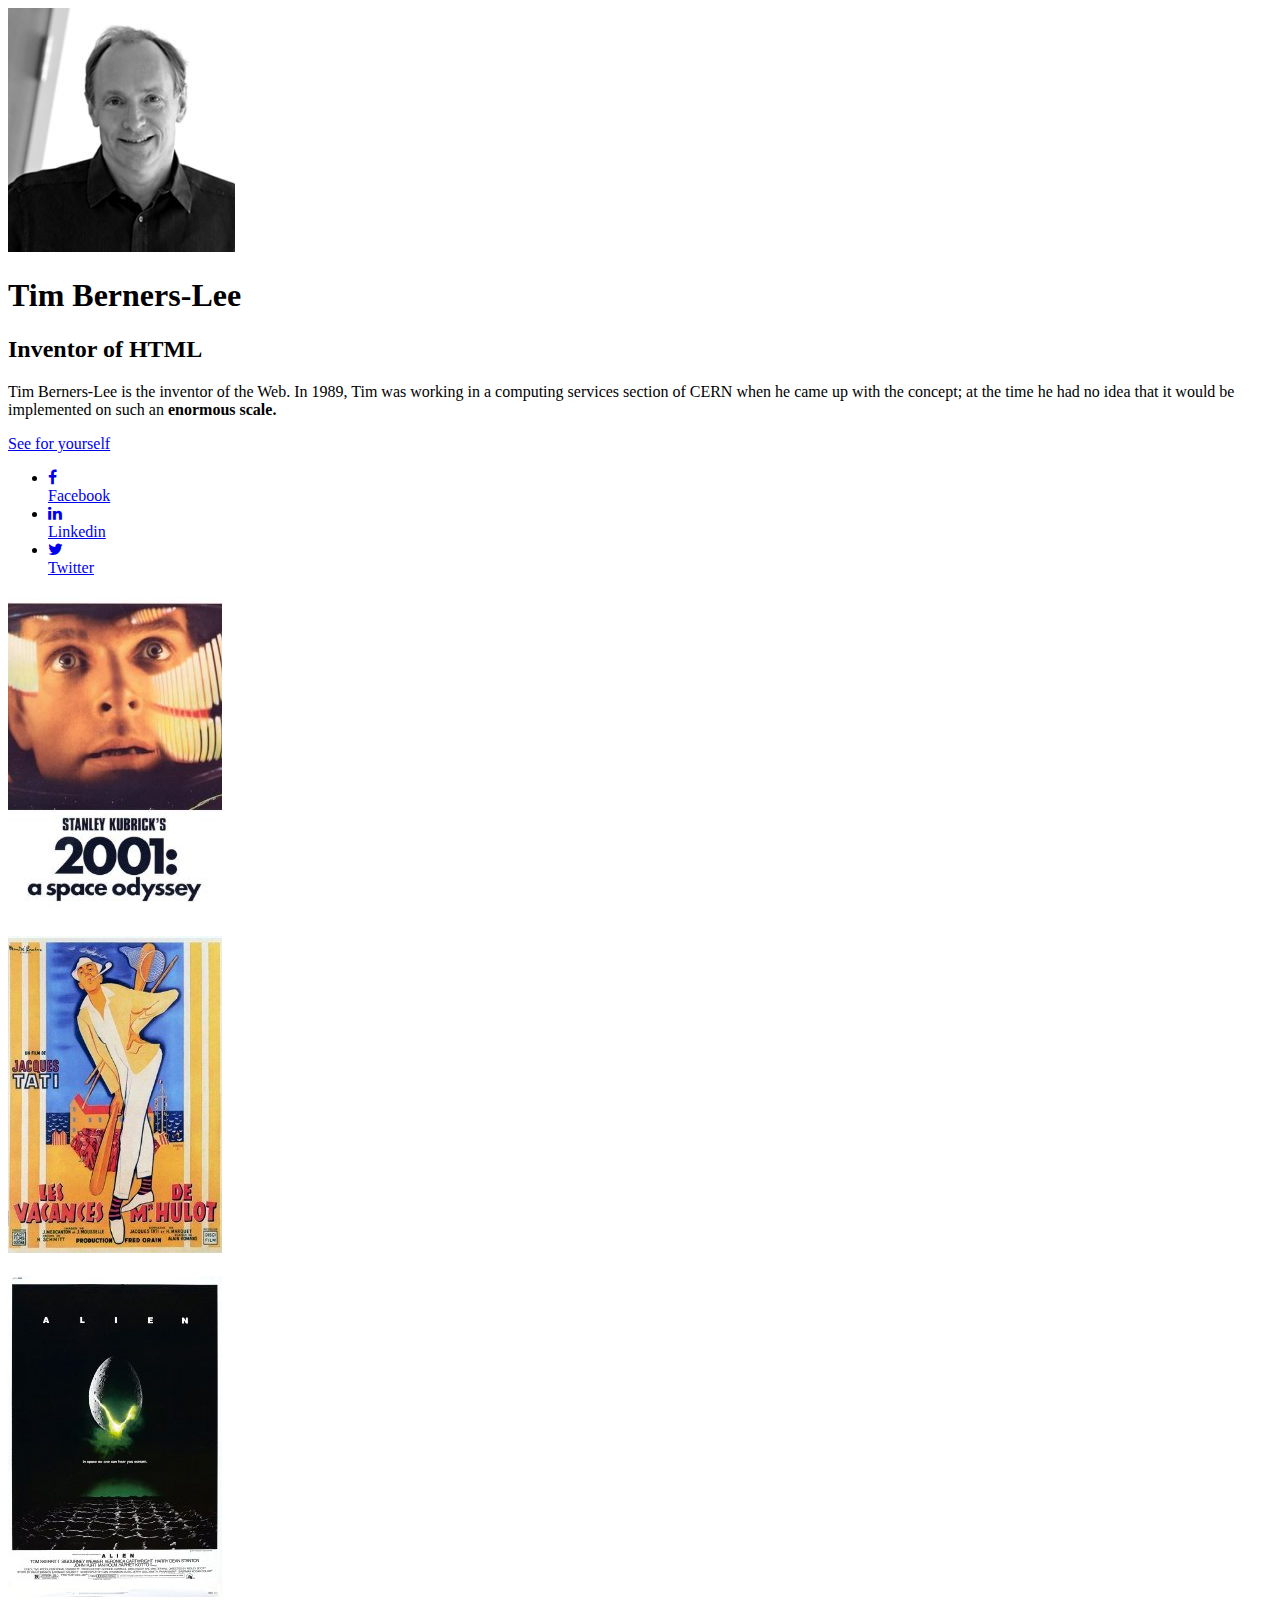
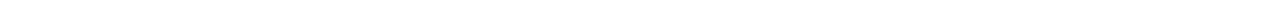
==== index.html @ 9dab7899 "Début intégration HTML - ajout icone Fontfontawesome réussie avec lien vers bibliothèque en ligne da" ====
<!DOCTYPE html>
<html lang="en">
  <head>
    <meta charset="UTF-8">
    <meta name="viewport" content="width=device-width, initial-scale=1.0">
    <meta http-equiv="X-UA-Compatible" content="ie=edge">
    <link rel="stylesheet" href="style.css">
    <link rel="stylesheet" href="https://cdnjs.cloudflare.com/ajax/libs/font-awesome/4.7.0/css/font-awesome.min.css">
    <title>starting-web-developpment</title>
  </head>
  <body>
    <div class="page">
      <section>
        <div><img src="images/Tim_Berner_Lee.jpg" alt="Tim Berner Lee"></div>
        <h1>Tim Berners-Lee</h1>
        <h2>Inventor of HTML</h2>
        <p>Tim Berners-Lee is the inventor of the Web. In 1989, Tim was working in a computing services section of CERN when he came up with the concept; at the time he had no idea that it would be implemented on such an <strong>enormous scale.</strong></p>
        <div class="bouton"><a href="https://fr.wikipedia.org/wiki/Tim_Berners-Lee">See for yourself</a></div>
      </section>
      <section>
        <ul>
          <li><a href="https://fr-fr.facebook.com/tim.berners.lee/"><i class="fa fa-facebook" aria-hidden="true"></i><br/>Facebook</a></li>
          <li><a href="https://www.linkedin.com/pulse/sir-tim-berners-lee-andrew-maltzoff"><i class="fa fa-linkedin" aria-hidden="true"></i><br/>Linkedin</a></li>
          <li><a href="https://twitter.com/timberners_lee"><i class="fa fa-twitter" aria-hidden="true"></i><br/>Twitter</a></li>
        </ul>
      </section>
      <section>
        <h2></h2>
        <div class="film">
          <img src="images/2001.jpg" alt="2001 a space odyssey" class="affiche">
          <h3></h3>
          <p></p>
        </div>
        <div class="film">
          <img src="images/hulot.jpg" alt="Les vacances de Mr Hulot" class="affiche">
          <h3></h3>
          <p></p>
        </div>
        <div class="film">
          <img src="images/alien.jpg" alt="Alien" class="affiche">
          <h3></h3>
          <p></p>
        </div>
      </section>
    </div>
  </body>
</html>
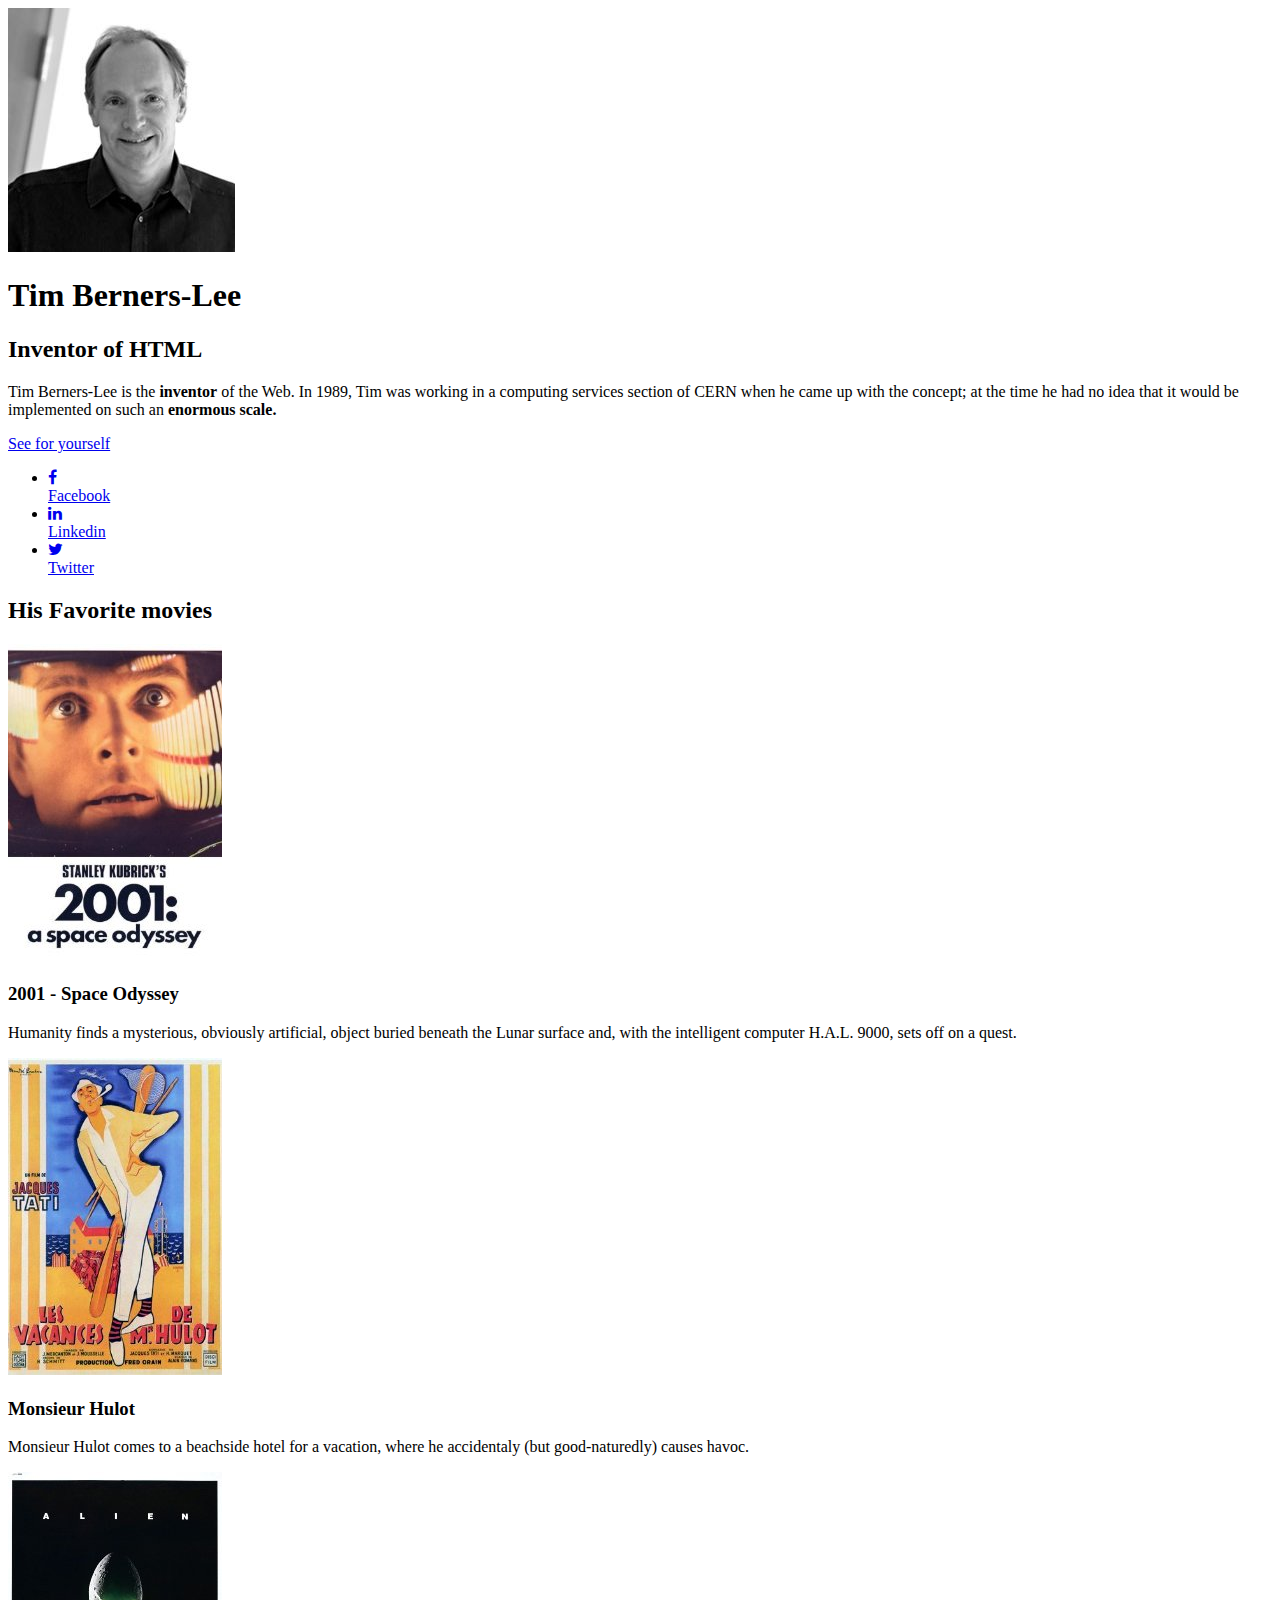
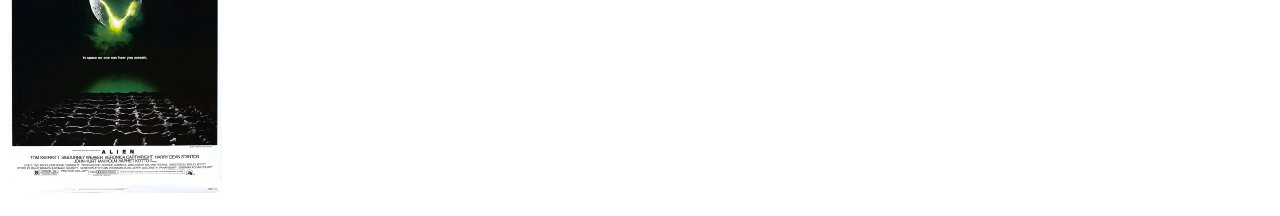
==== commit 430d2a18: "Backup becode pour travailler à la maison" ====
--- a/index.html
+++ b/index.html
@@ -14,7 +14,7 @@
         <div><img src="images/Tim_Berner_Lee.jpg" alt="Tim Berner Lee"></div>
         <h1>Tim Berners-Lee</h1>
         <h2>Inventor of HTML</h2>
-        <p>Tim Berners-Lee is the inventor of the Web. In 1989, Tim was working in a computing services section of CERN when he came up with the concept; at the time he had no idea that it would be implemented on such an <strong>enormous scale.</strong></p>
+        <p>Tim Berners-Lee is the <strong>inventor</strong> of the Web. In 1989, Tim was working in a computing services section of CERN when he came up with the concept; at the time he had no idea that it would be implemented on such an <strong>enormous scale.</strong></p>
         <div class="bouton"><a href="https://fr.wikipedia.org/wiki/Tim_Berners-Lee">See for yourself</a></div>
       </section>
       <section>
@@ -25,16 +25,16 @@
         </ul>
       </section>
       <section>
-        <h2></h2>
+        <h2><span>His</span> Favorite movies</h2>
         <div class="film">
           <img src="images/2001.jpg" alt="2001 a space odyssey" class="affiche">
-          <h3></h3>
-          <p></p>
+          <h3>2001 - Space Odyssey</h3>
+          <p>Humanity finds a mysterious, obviously artificial, object buried beneath the Lunar surface and, with the intelligent computer H.A.L. 9000, sets off on a quest.</p>
         </div>
         <div class="film">
           <img src="images/hulot.jpg" alt="Les vacances de Mr Hulot" class="affiche">
-          <h3></h3>
-          <p></p>
+          <h3>Monsieur Hulot</h3>
+          <p>Monsieur Hulot comes to a beachside hotel for a vacation, where he accidentaly (but good-naturedly) causes havoc.</p>
         </div>
         <div class="film">
           <img src="images/alien.jpg" alt="Alien" class="affiche">
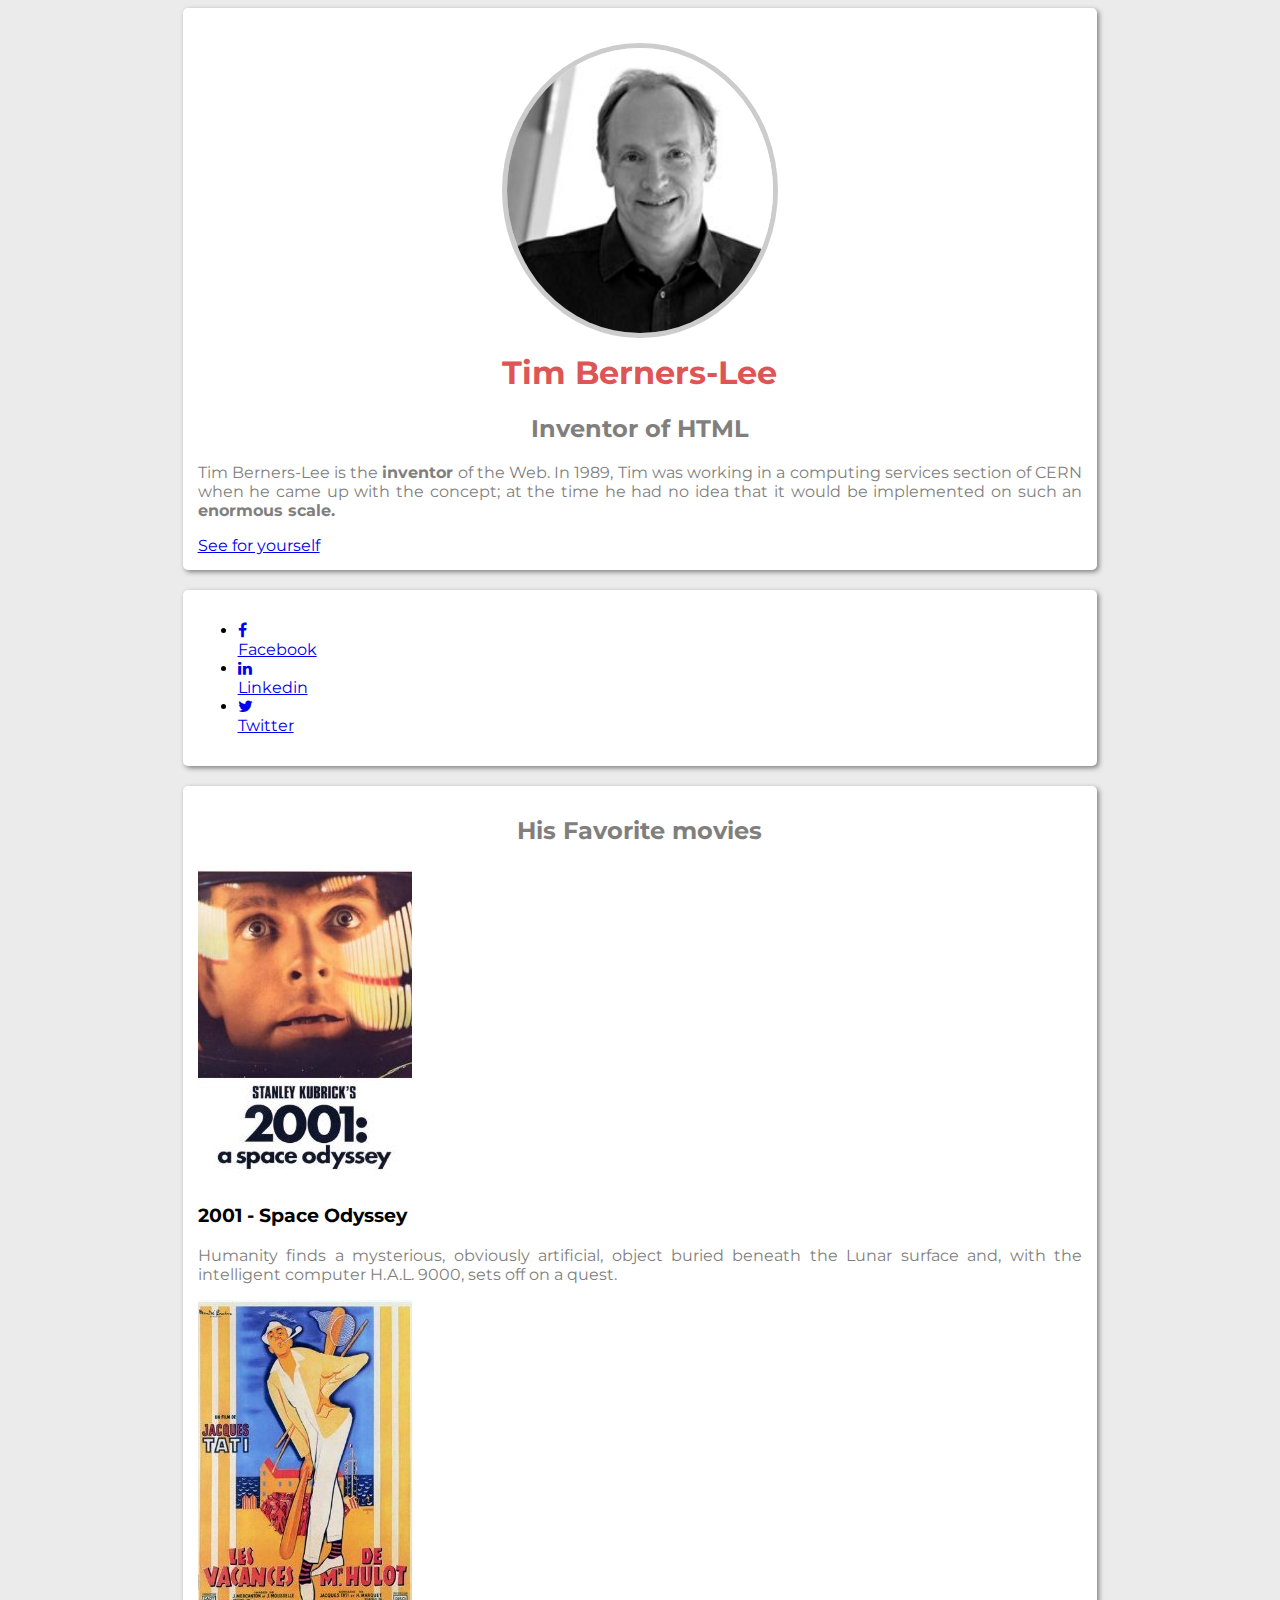
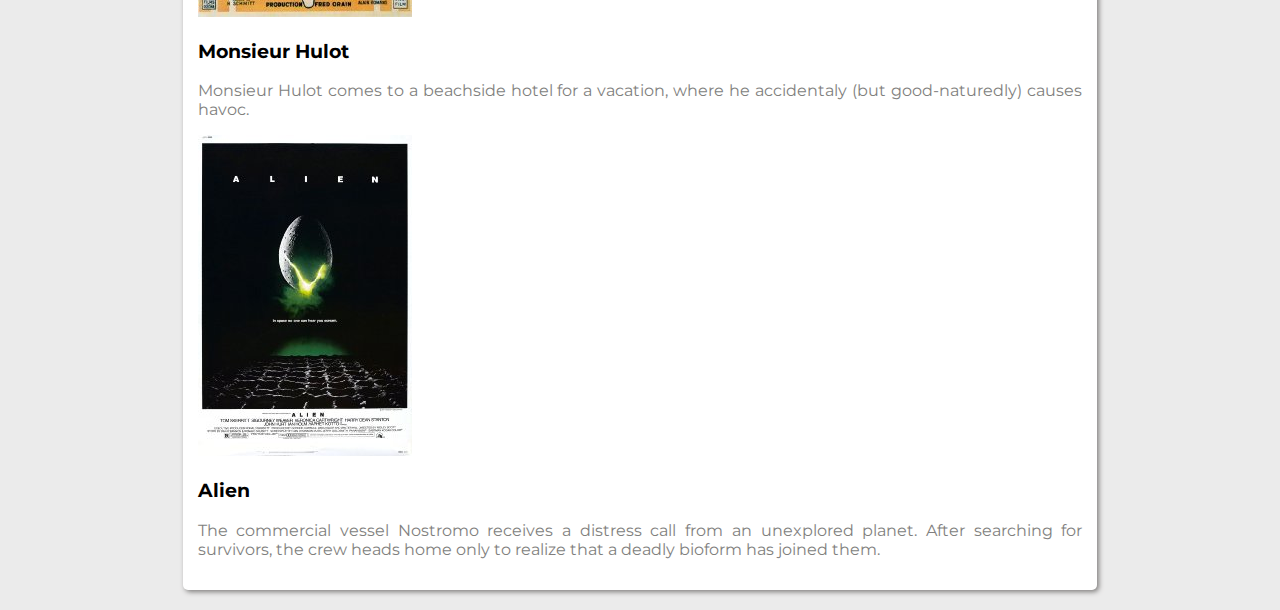
==== commit f819a9a9: "backup intermediaire integration css" ====
--- a/index.html
+++ b/index.html
@@ -6,12 +6,13 @@
     <meta http-equiv="X-UA-Compatible" content="ie=edge">
     <link rel="stylesheet" href="style.css">
     <link rel="stylesheet" href="https://cdnjs.cloudflare.com/ajax/libs/font-awesome/4.7.0/css/font-awesome.min.css">
+    <link rel="stylesheet" href="http://fonts.googleapis.com/css?family=Open+Sans:400,300,700|Montserrat:400,700">
     <title>starting-web-developpment</title>
   </head>
   <body>
     <div class="page">
       <section>
-        <div><img src="images/Tim_Berner_Lee.jpg" alt="Tim Berner Lee"></div>
+        <div><img class="photo_tim" src="images/Tim_Berner_Lee.jpg" alt="Tim Berner Lee"></div>
         <h1>Tim Berners-Lee</h1>
         <h2>Inventor of HTML</h2>
         <p>Tim Berners-Lee is the <strong>inventor</strong> of the Web. In 1989, Tim was working in a computing services section of CERN when he came up with the concept; at the time he had no idea that it would be implemented on such an <strong>enormous scale.</strong></p>
@@ -38,10 +39,7 @@
         </div>
         <div class="film">
           <img src="images/alien.jpg" alt="Alien" class="affiche">
-          <h3></h3>
-          <p></p>
-        </div>
-      </section>
-    </div>
+          <h3>Alien</h3>
+          <p>The commercial vessel Nostromo receives a distress call from an unexplored planet. After searching for survivors, the crew heads home only to realize that a deadly bioform has joined them.</p>
   </body>
 </html>
--- a/style.css
+++ b/style.css
@@ -0,0 +1,56 @@
+body
+{
+  background-color: #ebebeb;
+}
+
+.page
+{
+  /*width: 60%*/
+  margin: auto;
+}
+
+section
+{
+  background-color: #fff;
+  width: 70%;
+  margin: auto;
+  padding: 15px;
+  font-family: 'Montserrat', sans-serif;
+  margin-bottom: 20px;
+  box-shadow: 2px 2px 5px #817f7e;
+  border-radius: 5px;
+}
+
+h1
+{
+  color: #dd5555;
+  text-align: center;
+  margin-top: 15px;
+  font-size: 200;
+}
+
+h2
+{
+  color: #817f7e;
+  text-align: center;
+  margin-top: 15px;
+}
+
+p
+{
+  color: #817f7e;
+  font-size: 1em;
+  text-align: justify;
+}
+
+
+
+.photo_tim
+{
+  display: block;
+  width: 30%;
+  border: #cccccc 5px solid;
+  border-radius: 50%;
+  margin: auto;
+  margin-top:20px;
+}
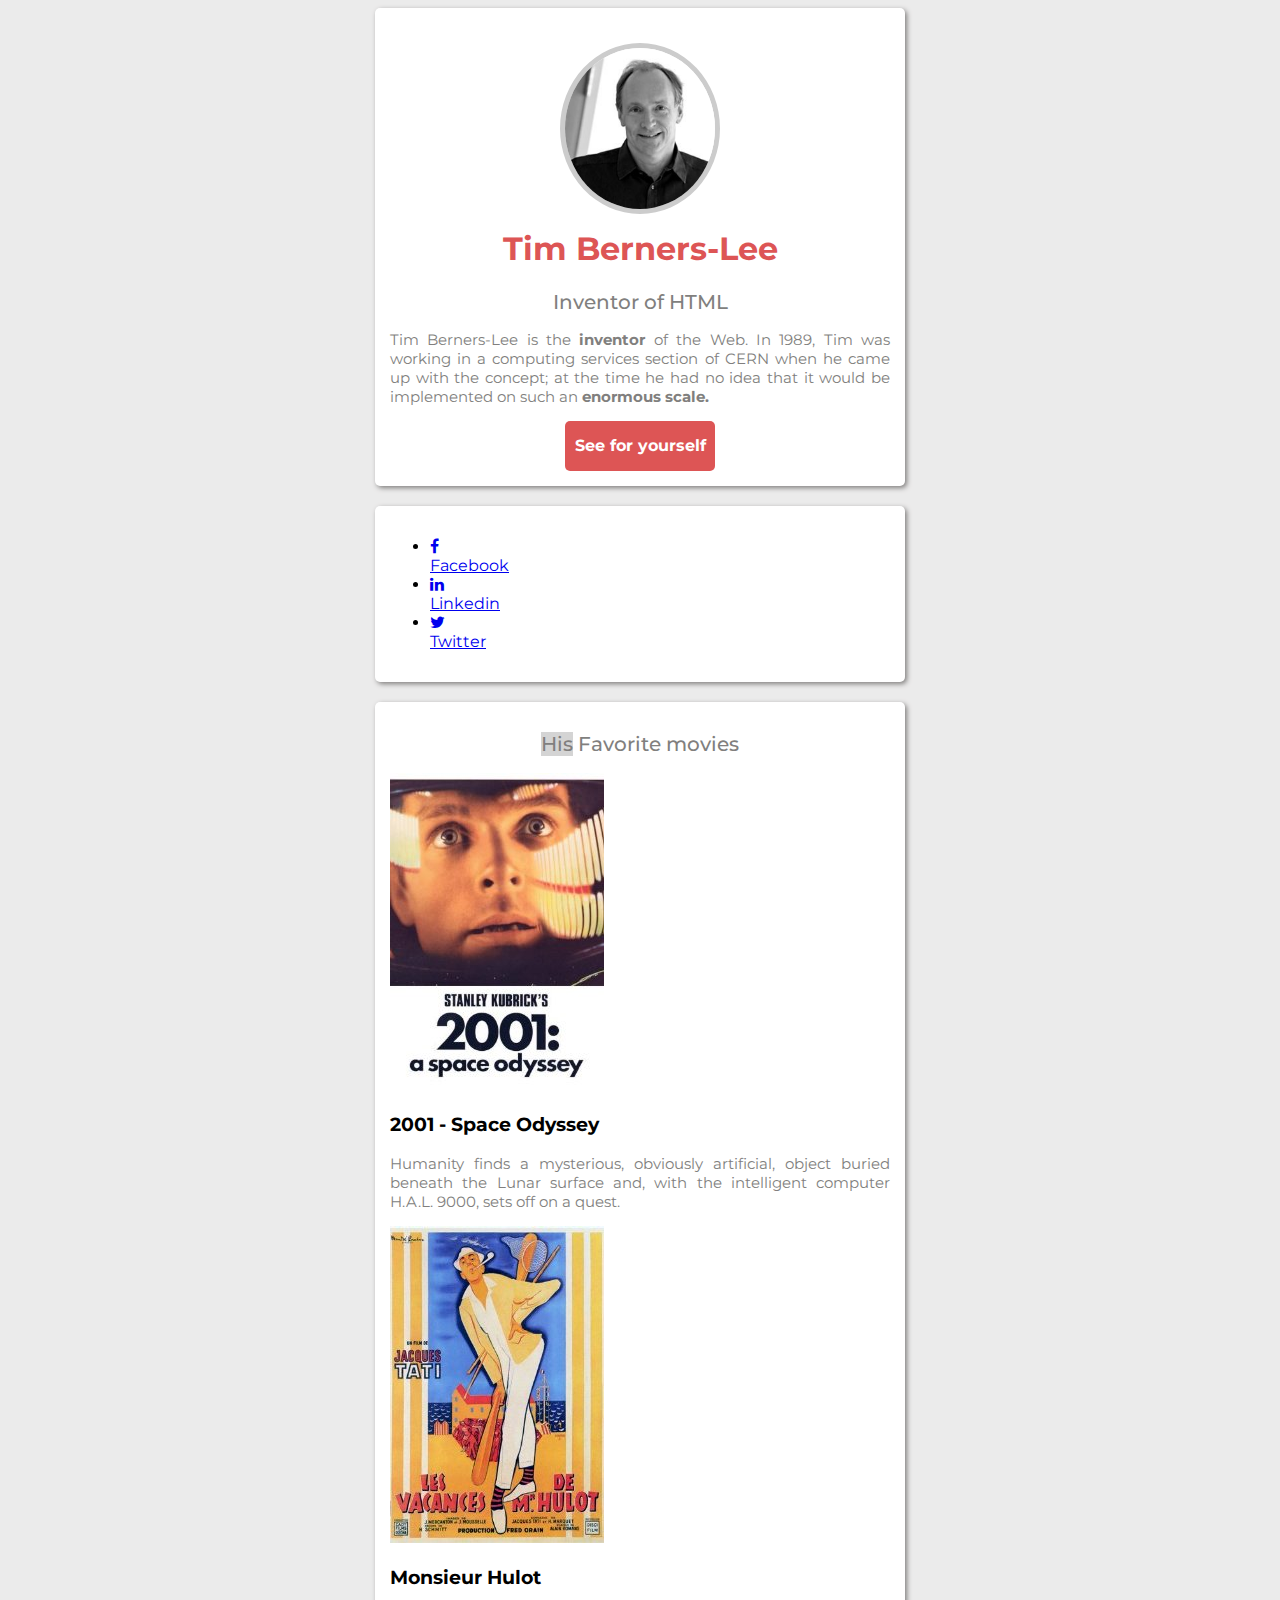
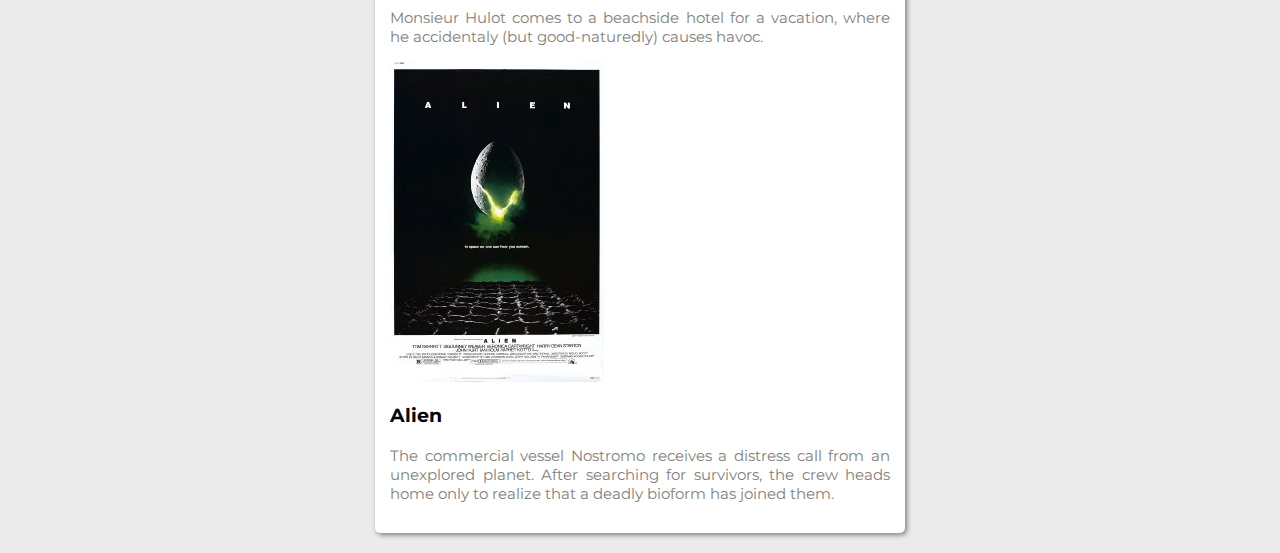
==== commit b8ca23f9: "Section 1 terminée et création div gauche et droite pour la section 3" ====
--- a/index.html
+++ b/index.html
@@ -28,18 +28,33 @@
       <section>
         <h2><span>His</span> Favorite movies</h2>
         <div class="film">
-          <img src="images/2001.jpg" alt="2001 a space odyssey" class="affiche">
-          <h3>2001 - Space Odyssey</h3>
-          <p>Humanity finds a mysterious, obviously artificial, object buried beneath the Lunar surface and, with the intelligent computer H.A.L. 9000, sets off on a quest.</p>
+          <div class="gauche">
+            <img src="images/2001.jpg" alt="2001 a space odyssey" class="affiche">
+          </div>
+          <div class="droite">
+            <h3>2001 - Space Odyssey</h3>
+            <p>Humanity finds a mysterious, obviously artificial, object buried beneath the Lunar surface and, with the intelligent computer H.A.L. 9000, sets off on a quest.</p>
+          </div>
         </div>
         <div class="film">
-          <img src="images/hulot.jpg" alt="Les vacances de Mr Hulot" class="affiche">
-          <h3>Monsieur Hulot</h3>
-          <p>Monsieur Hulot comes to a beachside hotel for a vacation, where he accidentaly (but good-naturedly) causes havoc.</p>
+          <div class="gauche">
+            <img src="images/hulot.jpg" alt="Les vacances de Mr Hulot" class="affiche">
+          </div>
+          <div class="droite">
+            <h3>Monsieur Hulot</h3>
+            <p>Monsieur Hulot comes to a beachside hotel for a vacation, where he accidentaly (but good-naturedly) causes havoc.</p>
+          </div>
         </div>
         <div class="film">
-          <img src="images/alien.jpg" alt="Alien" class="affiche">
-          <h3>Alien</h3>
-          <p>The commercial vessel Nostromo receives a distress call from an unexplored planet. After searching for survivors, the crew heads home only to realize that a deadly bioform has joined them.</p>
+          <div class="gauche">
+            <img src="images/alien.jpg" alt="Alien" class="affiche">
+          </div>
+          <div class="droite">
+            <h3>Alien</h3>
+            <p>The commercial vessel Nostromo receives a distress call from an unexplored planet. After searching for survivors, the crew heads home only to realize that a deadly bioform has joined them.</p>
+          </div>
+        </div>
+      </section>
+    </div>
   </body>
 </html>
--- a/style.css
+++ b/style.css
@@ -5,14 +5,13 @@
 
 .page
 {
-  /*width: 60%*/
   margin: auto;
 }
 
 section
 {
   background-color: #fff;
-  width: 70%;
+  width: 500px;
   margin: auto;
   padding: 15px;
   font-family: 'Montserrat', sans-serif;
@@ -34,6 +33,13 @@
   color: #817f7e;
   text-align: center;
   margin-top: 15px;
+  font-weight: 500;
+  font-size: 20px;
+}
+
+h2 span
+{
+  background-color: #d4d4d4;
 }
 
 p
@@ -41,9 +47,9 @@
   color: #817f7e;
   font-size: 1em;
   text-align: justify;
+  font-weight: 400;
+  font-size: 15px;
 }
-
-
 
 .photo_tim
 {
@@ -54,3 +60,18 @@
   margin: auto;
   margin-top:20px;
 }
+
+.bouton a
+{
+  display: block;
+  margin: auto;
+  width: 30%;
+  height: 50px;
+  background-color: #dd5555;
+  border-radius:5px;
+  line-height: 50px;
+  text-decoration: none;
+  text-align: center;
+  font-weight: 700;
+  color: #fff;
+}
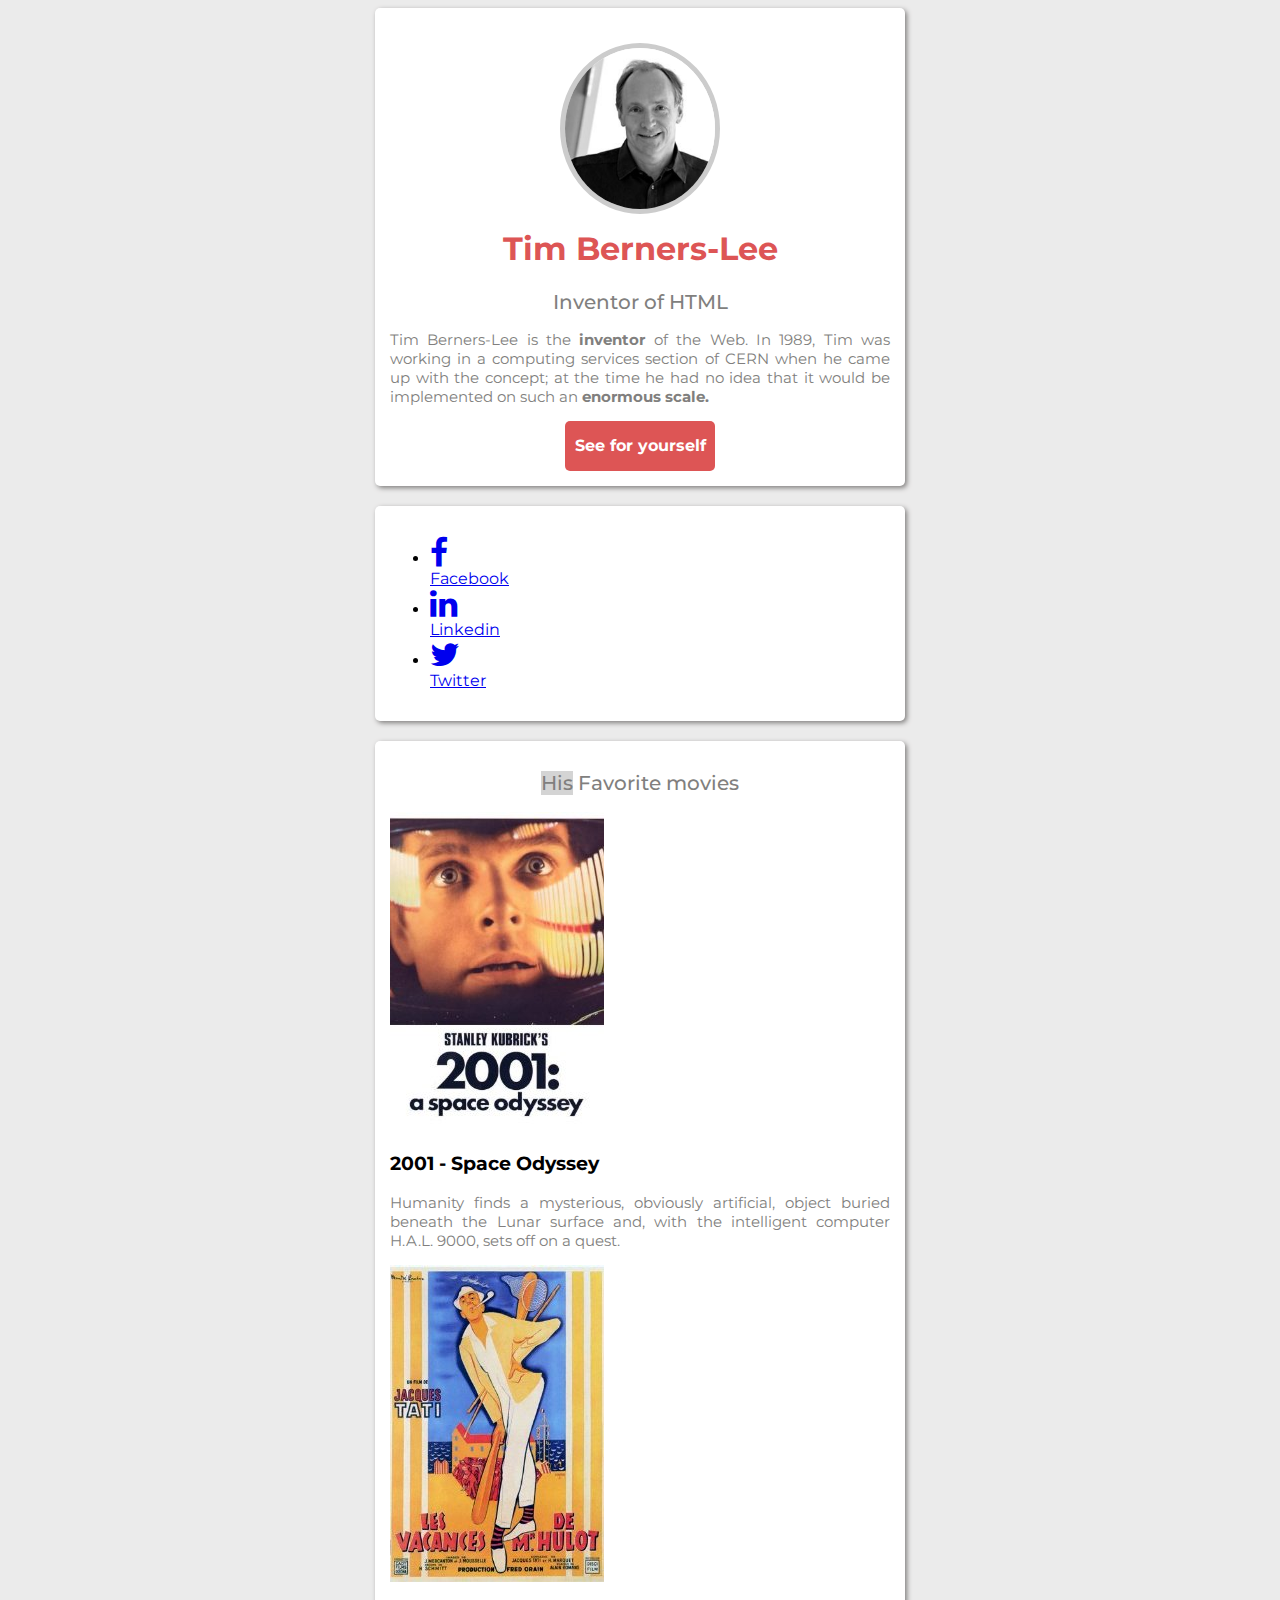
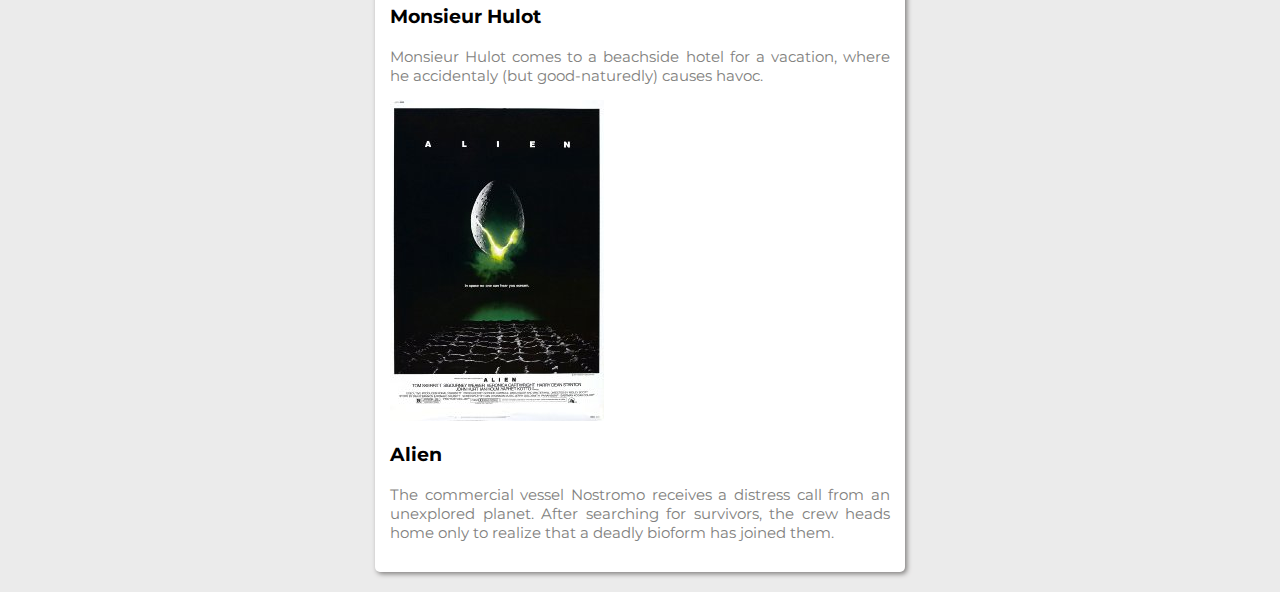
==== commit ea0d3b7e: "ok taille icone - avant essai liste fa et changement couleur" ====
--- a/index.html
+++ b/index.html
@@ -20,9 +20,9 @@
       </section>
       <section>
         <ul>
-          <li><a href="https://fr-fr.facebook.com/tim.berners.lee/"><i class="fa fa-facebook" aria-hidden="true"></i><br/>Facebook</a></li>
-          <li><a href="https://www.linkedin.com/pulse/sir-tim-berners-lee-andrew-maltzoff"><i class="fa fa-linkedin" aria-hidden="true"></i><br/>Linkedin</a></li>
-          <li><a href="https://twitter.com/timberners_lee"><i class="fa fa-twitter" aria-hidden="true"></i><br/>Twitter</a></li>
+          <li><a href="https://fr-fr.facebook.com/tim.berners.lee/"><i class="fa fa-facebook fa-2x" aria-hidden="true"></i><br/>Facebook</a></li>
+          <li><a href="https://www.linkedin.com/pulse/sir-tim-berners-lee-andrew-maltzoff"><i class="fa fa-linkedin fa-2x" aria-hidden="true"></i><br/>Linkedin</a></li>
+          <li><a href="https://twitter.com/timberners_lee"><i class="fa fa-twitter fa-2x" aria-hidden="true"></i><br/>Twitter</a></li>
         </ul>
       </section>
       <section>
--- a/style.css
+++ b/style.css
@@ -75,3 +75,29 @@
   font-weight: 700;
   color: #fff;
 }
+
+ul
+{
+
+}
+
+li
+{
+
+}
+
+.fa fa-facebook
+{
+  color: #817f7e;
+  size: 300%;
+}
+
+.fa fa-linkedin
+{
+  color: #817f7e;
+}
+
+.fa fa-twitter
+{
+  color: #817f7e;
+}
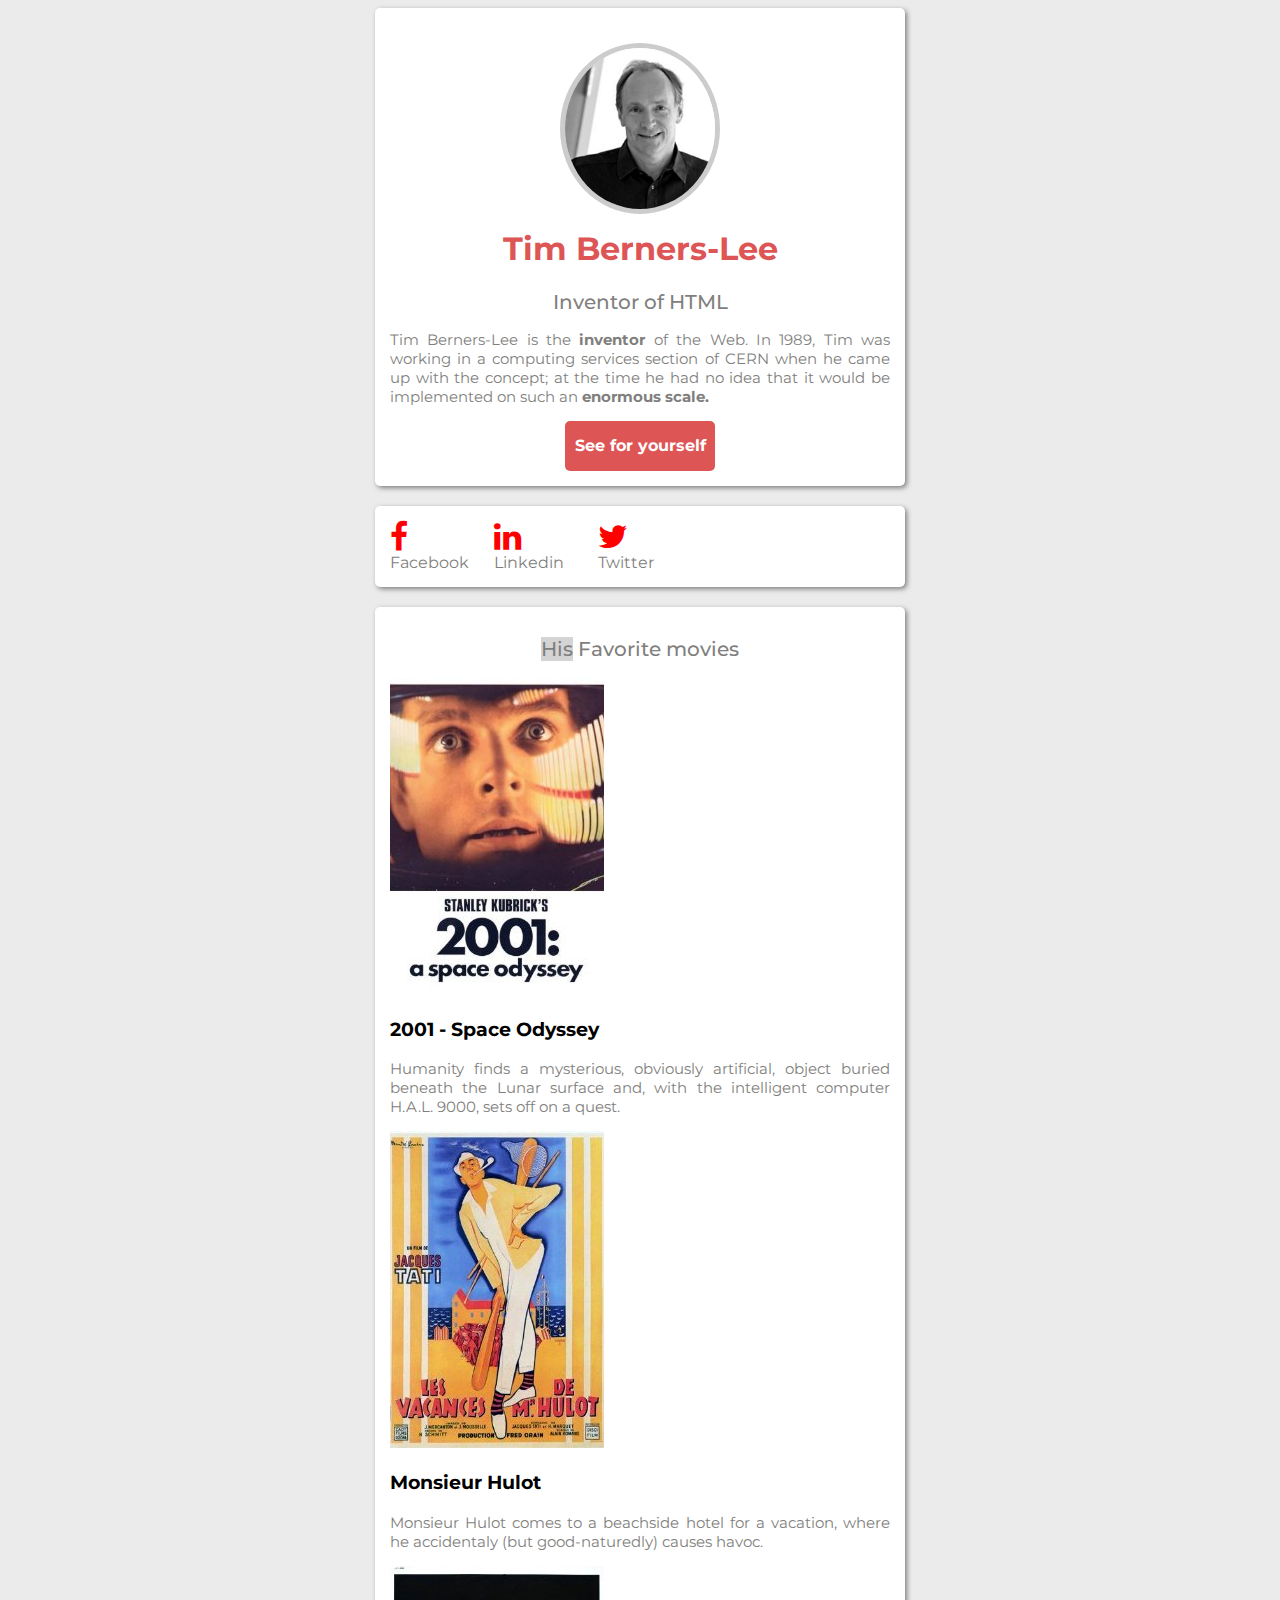
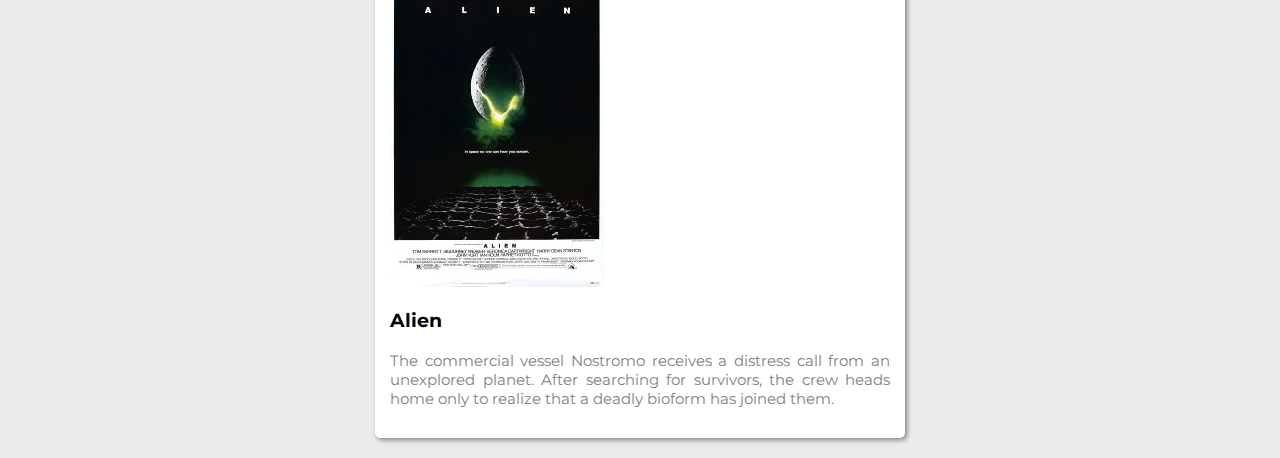
==== commit 5954223f: "Essai d'alignement icone section social" ====
--- a/index.html
+++ b/index.html
@@ -18,7 +18,7 @@
         <p>Tim Berners-Lee is the <strong>inventor</strong> of the Web. In 1989, Tim was working in a computing services section of CERN when he came up with the concept; at the time he had no idea that it would be implemented on such an <strong>enormous scale.</strong></p>
         <div class="bouton"><a href="https://fr.wikipedia.org/wiki/Tim_Berners-Lee">See for yourself</a></div>
       </section>
-      <section>
+      <section class="social">
         <ul>
           <li><a href="https://fr-fr.facebook.com/tim.berners.lee/"><i class="fa fa-facebook fa-2x" aria-hidden="true"></i><br/>Facebook</a></li>
           <li><a href="https://www.linkedin.com/pulse/sir-tim-berners-lee-andrew-maltzoff"><i class="fa fa-linkedin fa-2x" aria-hidden="true"></i><br/>Linkedin</a></li>
--- a/style.css
+++ b/style.css
@@ -78,26 +78,48 @@
 
 ul
 {
-
+  list-style-type: none;
+  size: 50px;
+  padding: 0;
+  margin: 0 auto;
+  display: block;
+  /*width: 268px;*/
+  margin: auto;
+  /*height: 80px;
+  line-height: 80px;*/
+  /*display: block;
+  margin: auto;*/
 }
 
 li
 {
-
+  width: 50px;
+  /*margin: auto;*/
+  display: inline-block;
+  width:100px;
+  margin: auto;
 }
 
-.fa fa-facebook
+li a
 {
+  /*width: 50px;
+  margin: auto;*/
+  text-decoration: none;
   color: #817f7e;
-  size: 300%;
+  text-align: center;
+  /*size: 30px;*/
 }
 
-.fa fa-linkedin
+i.fa.fa-facebook.fa-2x::before, i.fa.fa-linkedin.fa-2x::before, i.fa.fa-twitter.fa-2x::before
 {
-  color: #817f7e;
+  /*width: 50px;
+  margin: auto;*/
+  color: red;
+  text-align: center;
 }
 
-.fa fa-twitter
+.social
 {
-  color: #817f7e;
+  /*width: 500px;*/
+  /*margin: auto;*/
 }
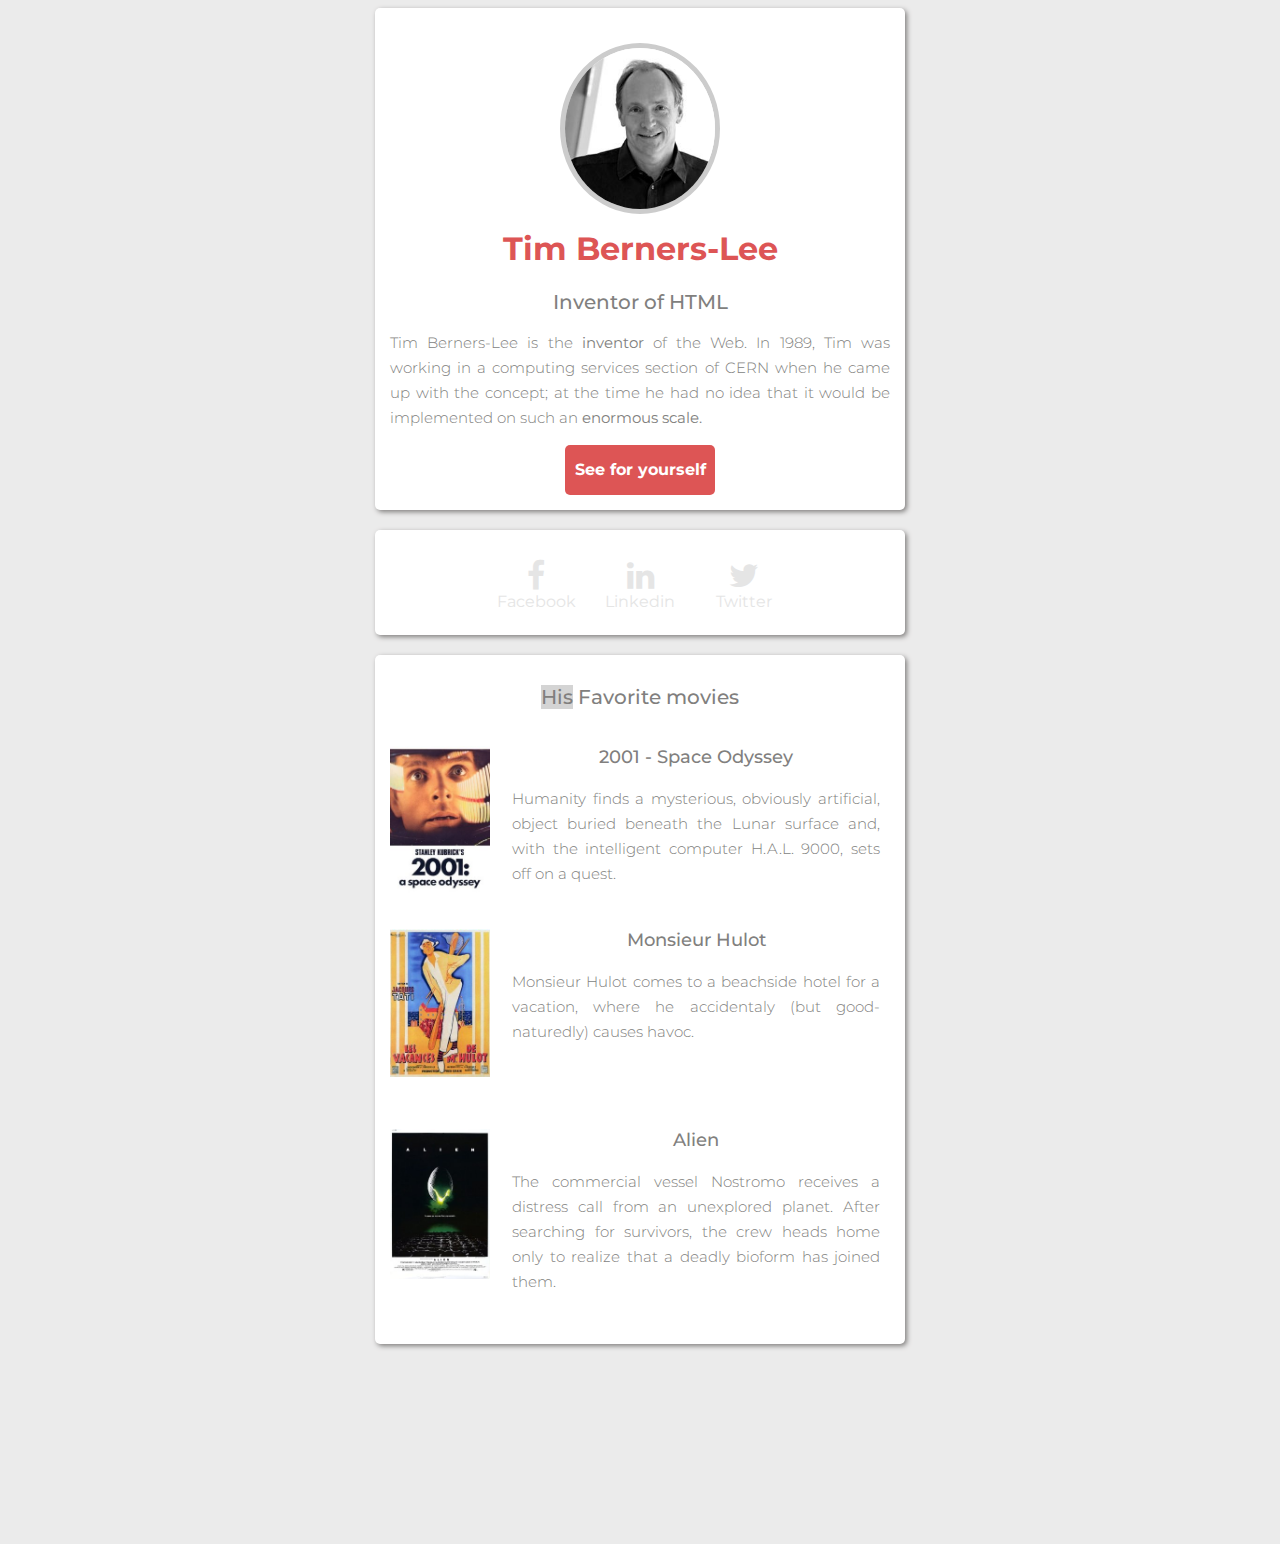
==== commit cffc6961: "Exercice terminé et commenté - 1 problème de positionnement entre affiches et textes reste à résoudr" ====
--- a/index.html
+++ b/index.html
@@ -25,7 +25,7 @@
           <li><a href="https://twitter.com/timberners_lee"><i class="fa fa-twitter fa-2x" aria-hidden="true"></i><br/>Twitter</a></li>
         </ul>
       </section>
-      <section>
+      <section class="film">
         <h2><span>His</span> Favorite movies</h2>
         <div class="film">
           <div class="gauche">
@@ -36,6 +36,7 @@
             <p>Humanity finds a mysterious, obviously artificial, object buried beneath the Lunar surface and, with the intelligent computer H.A.L. 9000, sets off on a quest.</p>
           </div>
         </div>
+        <div class="stop_float"></div>
         <div class="film">
           <div class="gauche">
             <img src="images/hulot.jpg" alt="Les vacances de Mr Hulot" class="affiche">
@@ -45,6 +46,7 @@
             <p>Monsieur Hulot comes to a beachside hotel for a vacation, where he accidentaly (but good-naturedly) causes havoc.</p>
           </div>
         </div>
+        <div class="stop_float"></div>
         <div class="film">
           <div class="gauche">
             <img src="images/alien.jpg" alt="Alien" class="affiche">
--- a/style.css
+++ b/style.css
@@ -37,6 +37,15 @@
   font-size: 20px;
 }
 
+h3
+{
+  color: #817f7e;
+  text-align: center;
+  font-weight: 500;
+  font-size: 18px;
+  margin-top: 0;
+}
+
 h2 span
 {
   background-color: #d4d4d4;
@@ -47,8 +56,9 @@
   color: #817f7e;
   font-size: 1em;
   text-align: justify;
-  font-weight: 400;
+  font-weight: 300;
   font-size: 15px;
+  line-height: 25px;
 }
 
 .photo_tim
@@ -78,48 +88,70 @@
 
 ul
 {
-  list-style-type: none;
-  size: 50px;
   padding: 0;
   margin: 0 auto;
-  display: block;
-  /*width: 268px;*/
-  margin: auto;
-  /*height: 80px;
-  line-height: 80px;*/
-  /*display: block;
-  margin: auto;*/
+  list-style-type: none;
+  text-align: center;
 }
 
 li
 {
-  width: 50px;
-  /*margin: auto;*/
   display: inline-block;
   width:100px;
-  margin: auto;
 }
 
 li a
 {
-  /*width: 50px;
-  margin: auto;*/
   text-decoration: none;
-  color: #817f7e;
-  text-align: center;
-  /*size: 30px;*/
+  /*color: #817f7e;*/
+  color: #e5e5e5;
 }
 
 i.fa.fa-facebook.fa-2x::before, i.fa.fa-linkedin.fa-2x::before, i.fa.fa-twitter.fa-2x::before
 {
-  /*width: 50px;
-  margin: auto;*/
-  color: red;
-  text-align: center;
+  /*text-align: center;*/
 }
 
 .social
 {
-  /*width: 500px;*/
-  /*margin: auto;*/
+  height: 60px;
+  padding-top:30px;
 }
+
+.droite
+{
+  /*background-color:red;*/
+  width: 368px;
+  display: block;
+  float: right;
+  margin-right: 10px;
+
+}
+
+.gauche
+{
+  /*background-color: yellow;*/
+  width: 120px;
+  float: left;
+  height: 180px;
+}
+
+.gauche img
+{
+  width: 100px;
+}
+
+.stop_float
+{
+  clear:both;
+}
+
+.film
+{
+  margin-bottom: 200px;
+}
+
+.film h2
+{
+  padding-bottom: 20px;
+}
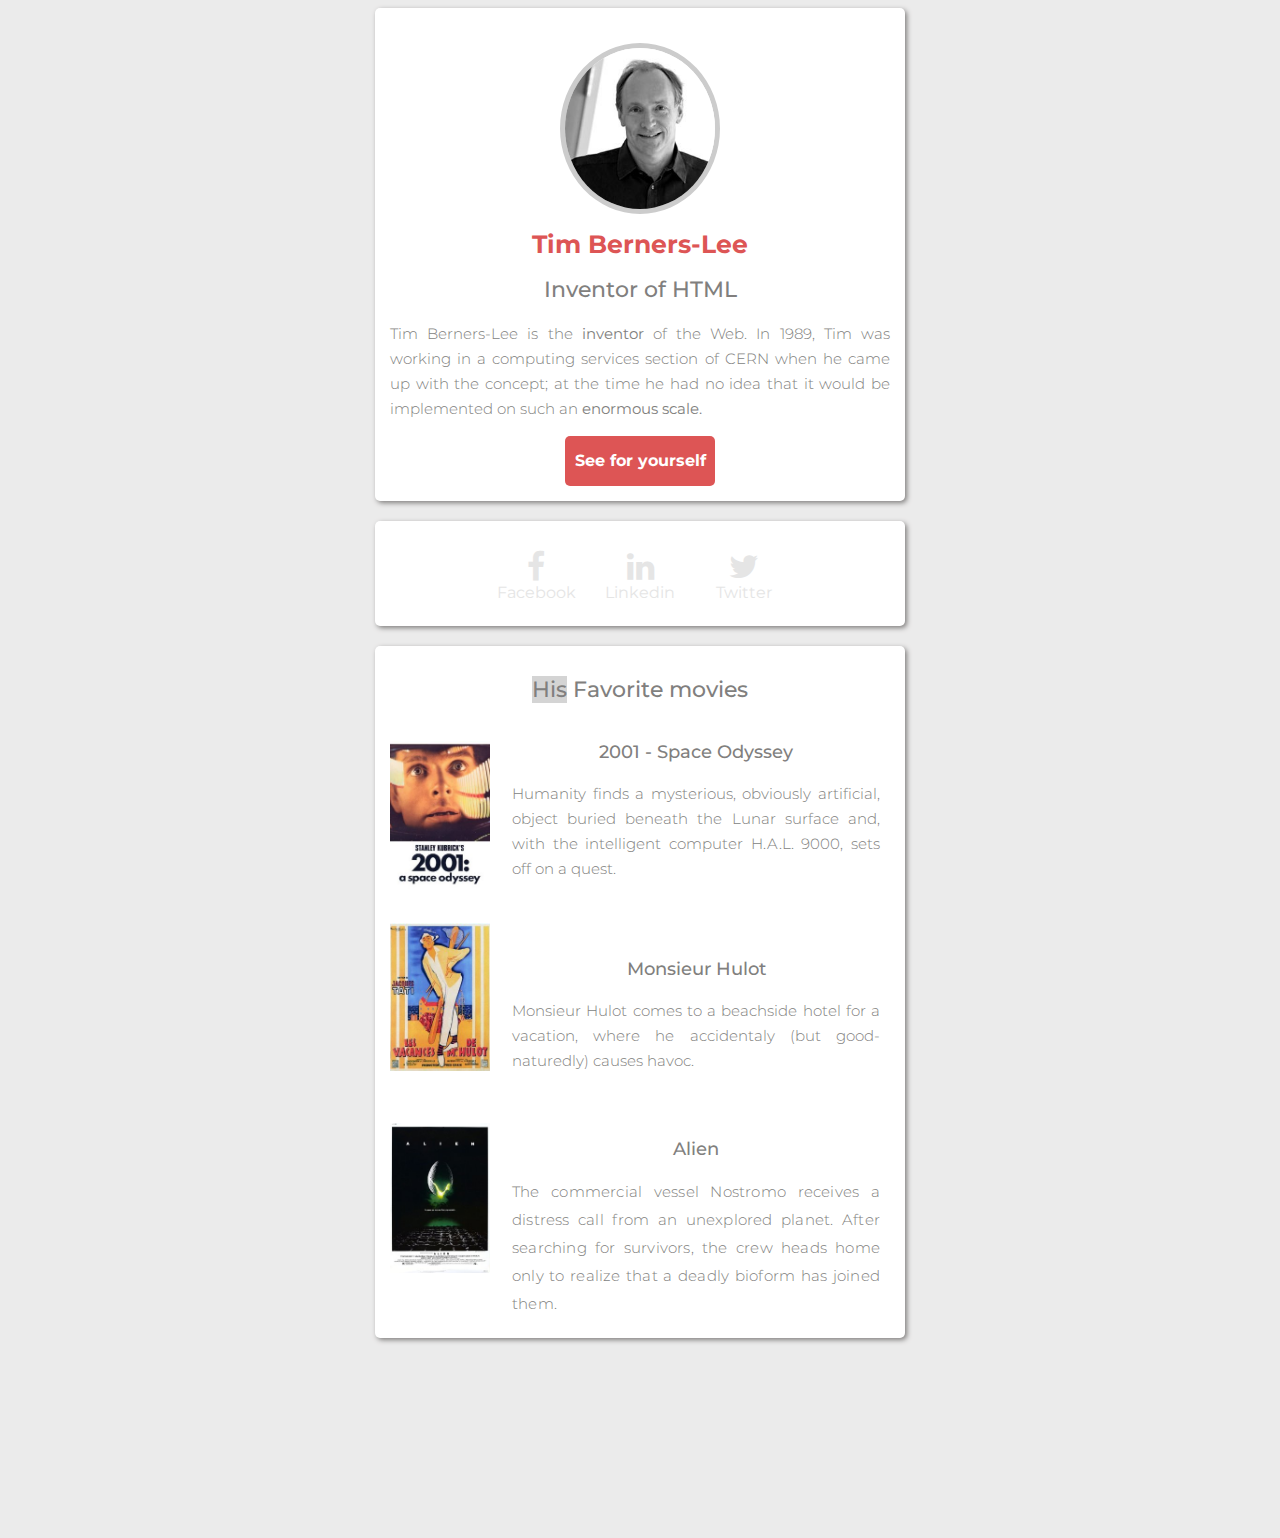
==== commit 3c58ce3d: "Correction précise des problème de positionnement affiches et textes" ====
--- a/index.html
+++ b/index.html
@@ -42,7 +42,7 @@
             <img src="images/hulot.jpg" alt="Les vacances de Mr Hulot" class="affiche">
           </div>
           <div class="droite">
-            <h3>Monsieur Hulot</h3>
+            <h3 id="titre_hulot">Monsieur Hulot</h3>
             <p>Monsieur Hulot comes to a beachside hotel for a vacation, where he accidentaly (but good-naturedly) causes havoc.</p>
           </div>
         </div>
@@ -52,8 +52,8 @@
             <img src="images/alien.jpg" alt="Alien" class="affiche">
           </div>
           <div class="droite">
-            <h3>Alien</h3>
-            <p>The commercial vessel Nostromo receives a distress call from an unexplored planet. After searching for survivors, the crew heads home only to realize that a deadly bioform has joined them.</p>
+            <h3 id="titre_alien"> Alien</h3>
+            <p id="texte_alien">The commercial vessel Nostromo receives a distress call from an unexplored planet. After searching for survivors, the crew heads home only to realize that a deadly bioform has joined them.</p>
           </div>
         </div>
       </section>
--- a/style.css
+++ b/style.css
@@ -25,7 +25,7 @@
   color: #dd5555;
   text-align: center;
   margin-top: 15px;
-  font-size: 200;
+  font-size: 25px;
 }
 
 h2
@@ -34,7 +34,7 @@
   text-align: center;
   margin-top: 15px;
   font-weight: 500;
-  font-size: 20px;
+  font-size: 22px;
 }
 
 h3
@@ -103,8 +103,12 @@
 li a
 {
   text-decoration: none;
-  /*color: #817f7e;*/
   color: #e5e5e5;
+}
+
+li a:hover
+{
+  color: #817f7e;
 }
 
 i.fa.fa-facebook.fa-2x::before, i.fa.fa-linkedin.fa-2x::before, i.fa.fa-twitter.fa-2x::before
@@ -155,3 +159,21 @@
 {
   padding-bottom: 20px;
 }
+
+/*------------Reglages alignement bizarre entre affiche et texte s'y rapportant------------*/
+
+h3#titre_hulot
+{
+  margin-top:35px;
+}
+
+h3#titre_alien
+{
+  margin-top: 15px;
+}
+
+p#texte_alien
+{
+  line-height: 28px;
+  letter-spacing: 0.2px;
+}
